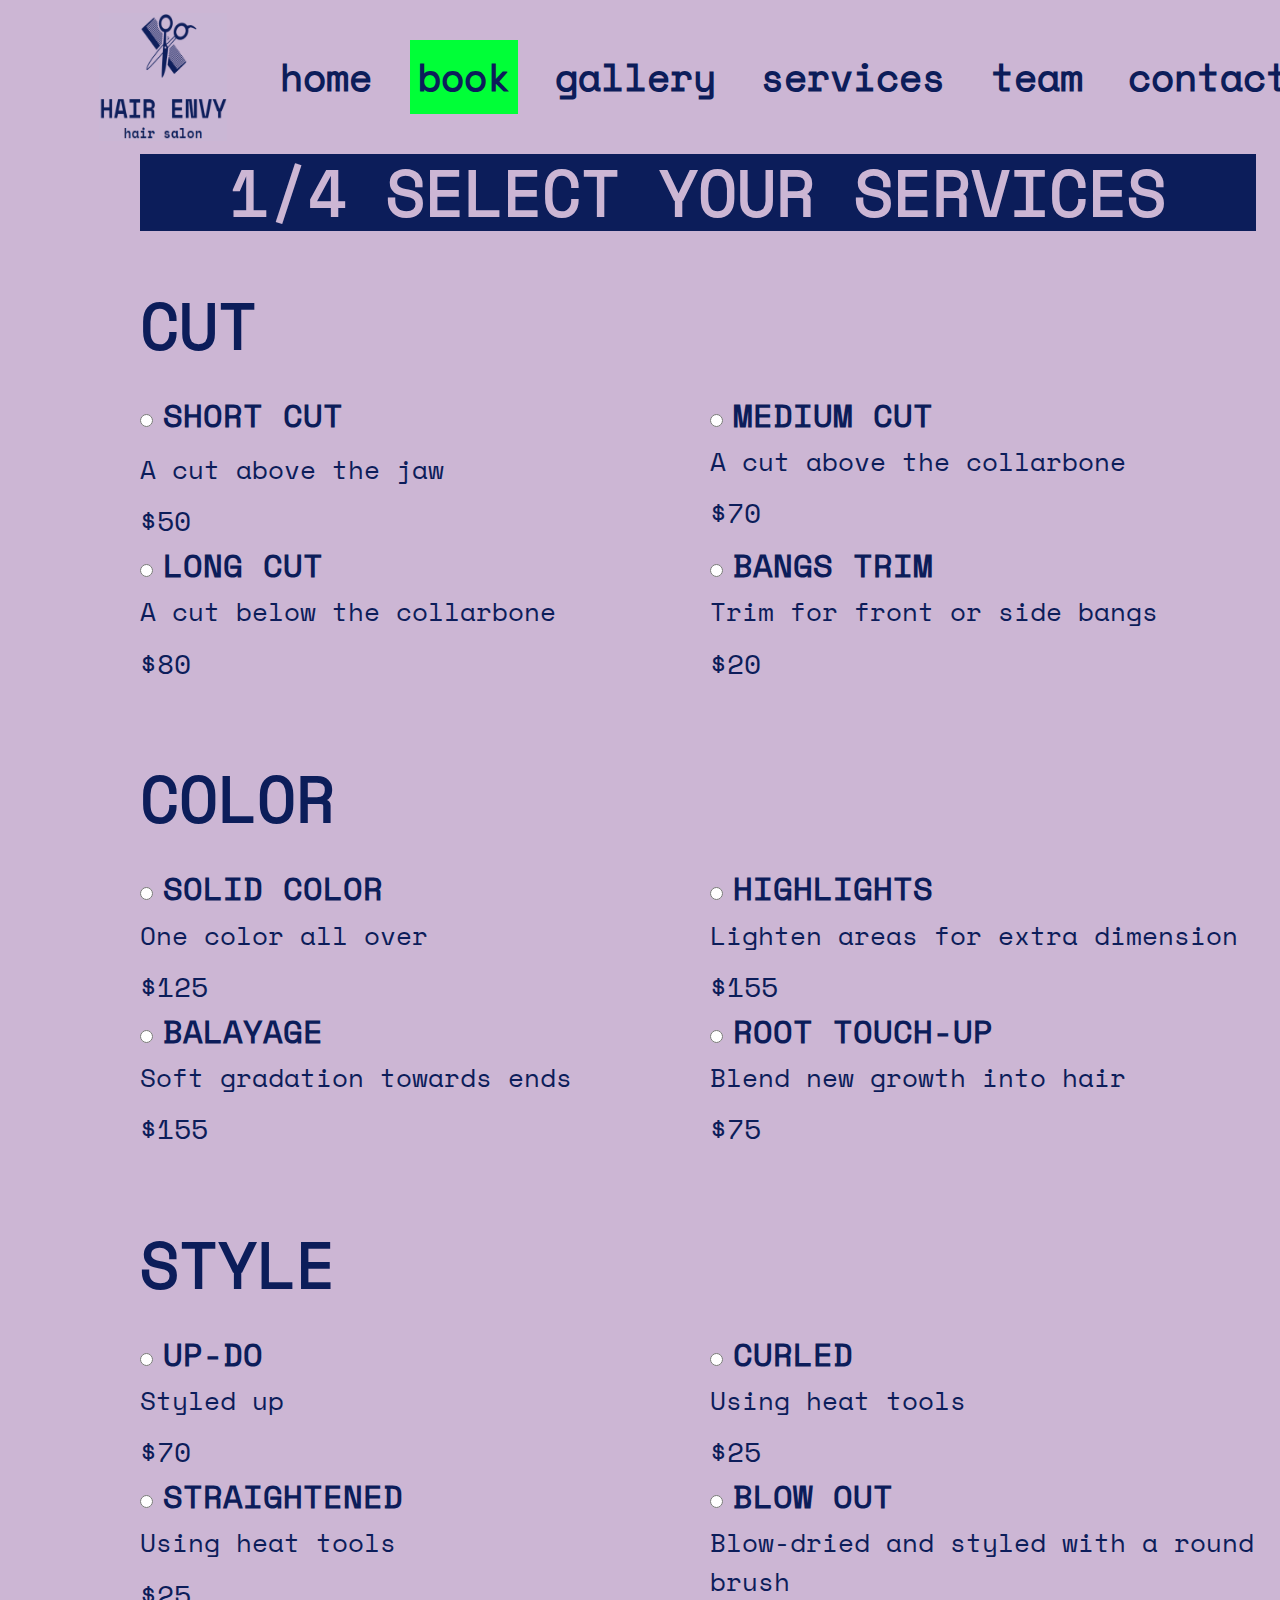
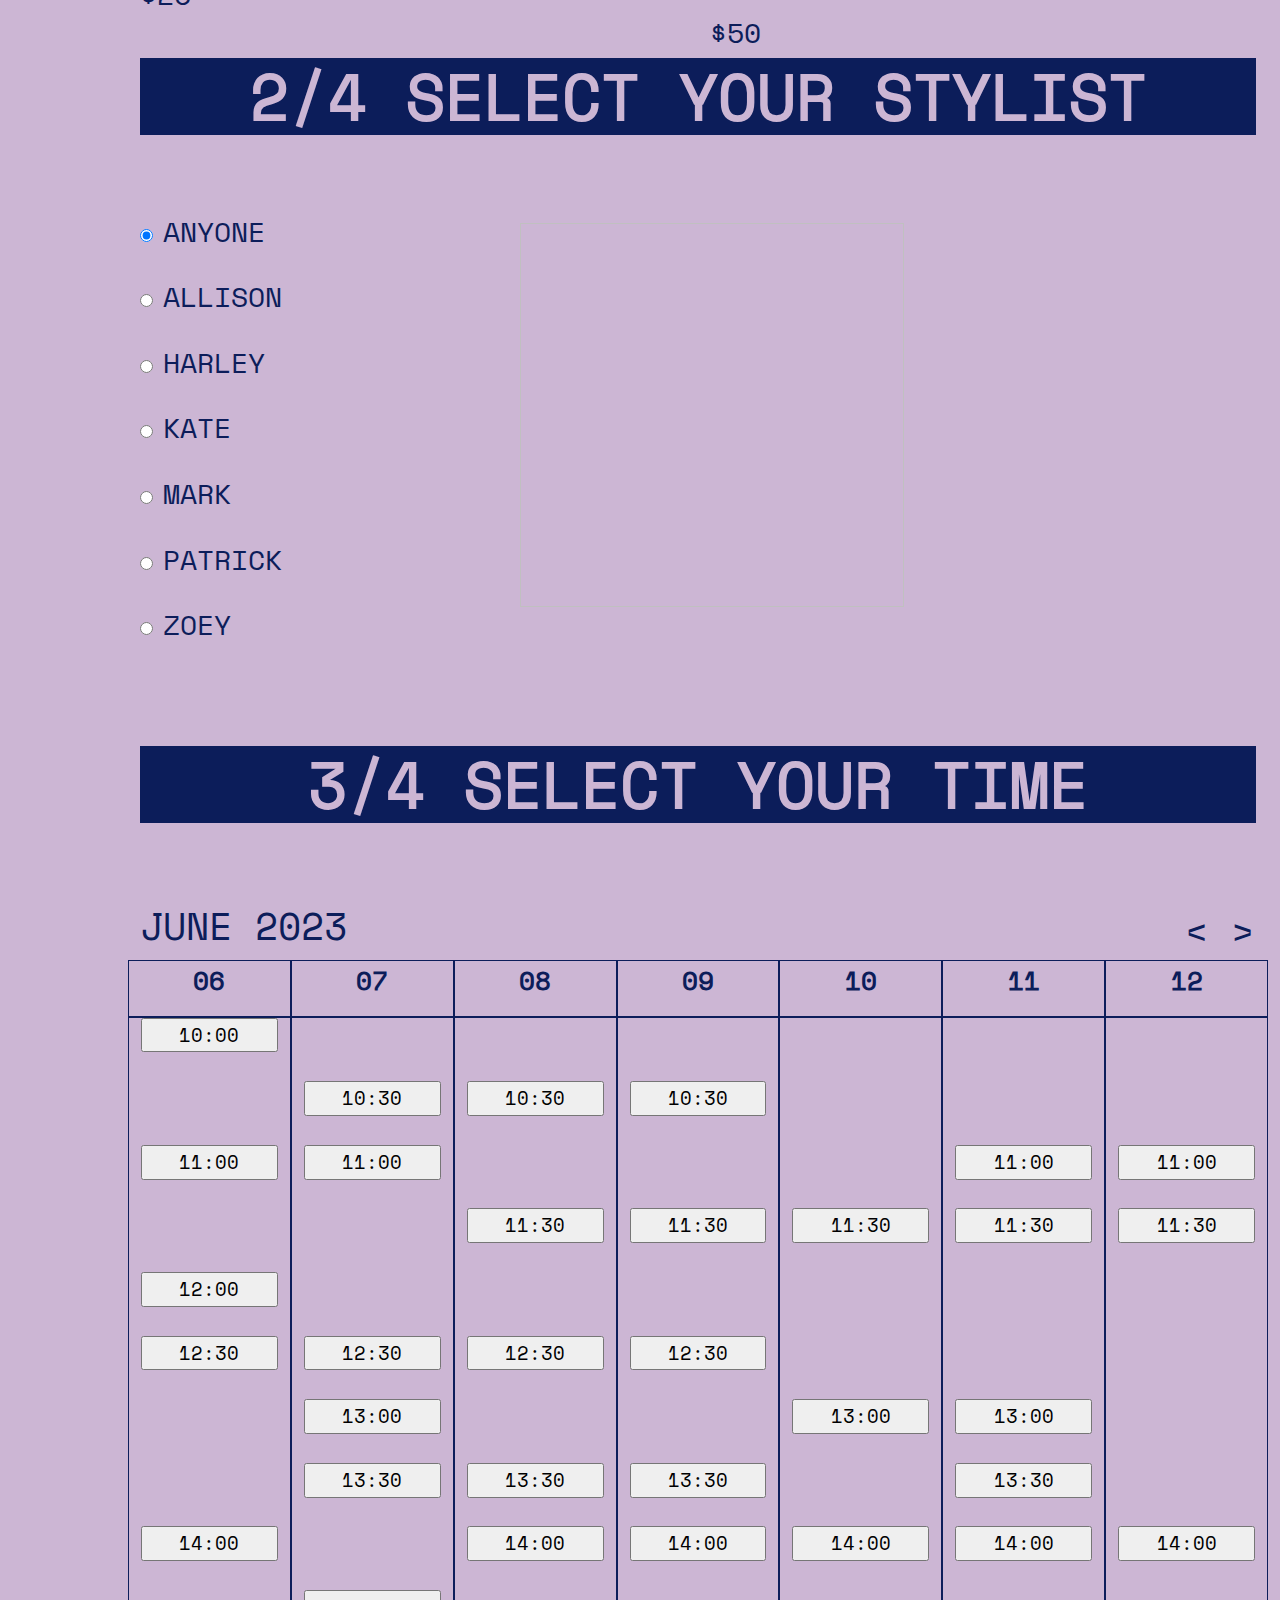
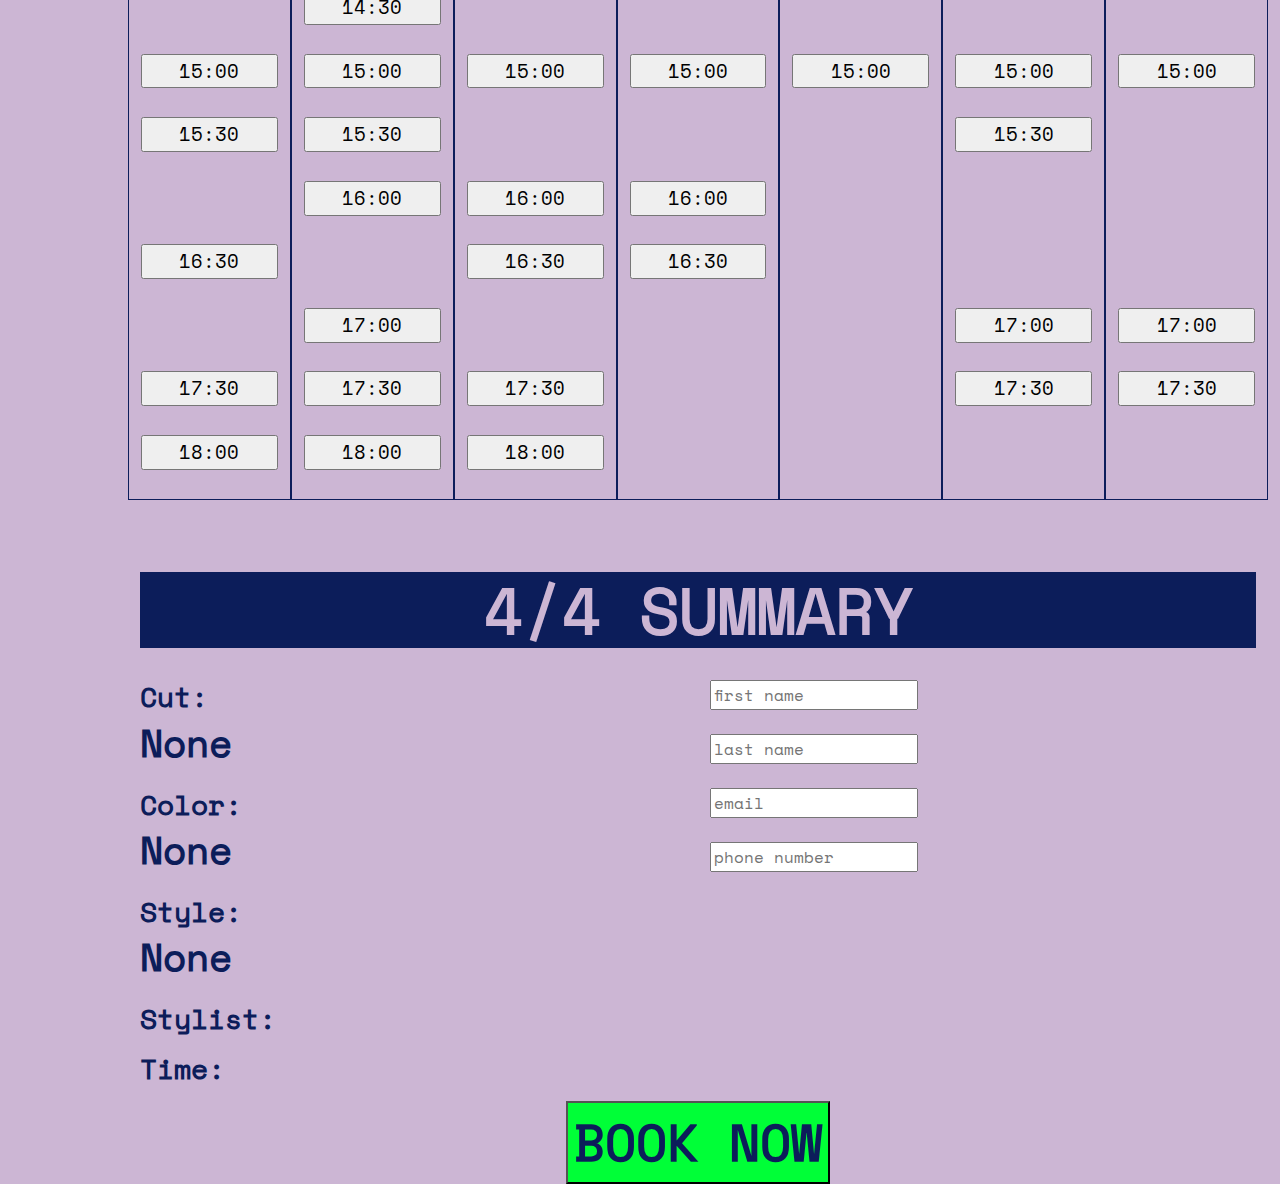
==== book.html @ 3a64e92b "finished website" ====
<!DOCTYPE html>
<html>
    <head>
        <meta charset="UTF-8">
        <meta http-equiv="X-UA_Compatible" content="IE=edge">
        <meta name="viewport" content="width=device-width, initial-scale =1.0">
        <link rel="stylesheet" href="bootstrap.min.css">
        <link rel="stylesheet" href="book_ss.css">
        <script src="https://code.jquery.com/jquery-3.6.0.min.js"></script>
        <script src="https://cdnjs.cloudflare.com/ajax/libs/popper.js/2.11.6/umd/popper.min.js"></script>
        <script src="https://maxcdn.bootstrapcdn.com/bootstrap/4.5.2/js/bootstrap.min.js"></script>
        <script src = "book.js"></script>
        
        
        <title>HAIR ENVY</title>

    </head>
    <body>
        <div class = "container">
        <div class="nav-container">  
        <nav id="navBar" class="navbar navbar-expand-lg navbar-custom">
            <a class="navbar-brand" href="#"><img id="logo" src="images/logo.png" alt=""></a>
                <ul class="navbar-nav">
                    <li class="nav-item active">
                        <a class="nav-link" href="index.html">home</a>
                    </li>
                    <li class="nav-item">
                        <a class="nav-link book-link" href="book.html">book</a>
                    </li>
                    <li class="nav-item">
                        <a class="nav-link" href="index.html#gallery">gallery</a>
                    </li>
                    <li class="nav-item">
                        <a class="nav-link" href="services.html">services</a>
                    </li>
                    <li class="nav-item">
                        <a class="nav-link" href="team.html">team</a>
                    </li>
                    <li class="nav-item">
                        <a class="nav-link" href="contact.html">contact</a>
                    </li>
                </ul>
        </nav>
    </div>  
          
            <h1 class="instructions">1/4 SELECT YOUR SERVICES</h1>
            <br><br>
            <h1 class="book cut">CUT</h1>
            <br>
            <div class="row">
              <div class="col-6">
                <input class="cut" name="cuts" type="radio" id="cut1">
                <label for="cut1"><h2 class = "bold">SHORT CUT</h2></label>
                  <h2 class="price"></h2>
                  <p class="service-desc">A cut above the jaw</p>
                  <h3>$50</h3>
              </div>
              <div class="col-6">
                <input class="cut" name="cuts" type="radio" id="cut2">
                <label for="cut2"><h2 class = "bold">MEDIUM CUT</h2></label>
                  <p>A cut above the collarbone</p>
                  <h3>$70</h3>
              </div>
              </div>
              <div class = "row">
              <div class="col-6">
                <input class="cut" name="cuts" type="radio" id="cut3">
                <label for="cut3"><h2 class = "bold">LONG CUT</h2></label>
                  <p>A cut below the collarbone</p>
                  <h3>$80</h3>
              </div>
              <div class="col-6">
                <input class = "cut" name = "cuts" type="radio" id = "cut4">
                <label for="cut4"><h2 class = "bold">BANGS TRIM</h2></label>
                    <p>Trim for front or side bangs</p>
                    <h3>$20</h3>
              </div>
            </div>

            <br><br><br>
         
            <h1 class="book color">COLOR</h1>
            <br>
            <div class="row">
              <div class="col-6">
                <input type="radio" class="color" name="colors" id="color1">
                <label for="color1"><h2 class="bold">SOLID COLOR</h2></label>
                <p>One color all over</p>
                <h3>$125</h3>
              </div>
              <div class="col-6">
                <input type="radio" class="color" name="colors" id="color2">
                <label for="color2"><h2 class="bold">HIGHLIGHTS</h2></label>
                <p>Lighten areas for extra dimension</p>
                <h3>$155</h3>
              </div>
            </div>
            <div class="row">
              <div class="col-6">
                <input type="radio" class="color" name="colors" id="color3">
                <label for="color3">
                  <h2 class="bold">BALAYAGE</h2>
                </label>
                <p>Soft gradation towards ends</p>
                <h3>$155</h3>
              </div>
              <div class="col-6">
                <input type="radio" class="color" name="colors" id="color4">
                <label for="color4">
                  <h2 class="bold">ROOT TOUCH-UP</h2>
                </label>
                <p>Blend new growth into hair</p>
                <h3>$75</h3>
              </div>
            </div>
            

            <br><br><br>
            <h1 class="book style">STYLE</h1>
            <br>
            <div class="row">
              <div class="col-6">
                <input type="radio" class="style" name="style" id="style1">
                <label for="style1">
                  <h2 class="bold">UP-DO</h2>
                </label>
                <p>Styled up</p>
                <h3>$70</h3>
              </div>
              <div class="col-6">
                <input type="radio" class="style" name="style" id="style2">
                <label for="style2">
                  <h2 class="bold">CURLED</h2>
                </label>
                <p>Using heat tools</p>
                <h3>$25</h3>
              </div>
            </div>
            <div class="row">
              <div class="col-6">
                <input type="radio" class="style" name="style" id="style3">
                <label for="style3">
                  <h2 class="bold">STRAIGHTENED</h2>
                </label>
                <p>Using heat tools</p>
                <h3>$25</h3>
              </div>
              <div class="col-6">
                <input type="radio" class="style" name="style" id="style4">
                <label for="style4">
                  <h2 class="bold">BLOW OUT</h2>
                </label>
                <p>Blow-dried and styled with a round brush</p>
                <h3>$50</h3>
              </div>
            </div>
        
        <div class = "invert-colors">
        <h1 class="instructions">2/4 SELECT YOUR STYLIST</h1>
        <br><br><br>
    
            <div class = "row">
                <div class="col-4">
                    <input type="radio" id="anyone" class="stylist-select" name="stylist-select" checked>
                    <label for="anyone">
                      <h3>ANYONE</h3>
                    </label>
                    <br><br>
                  
                    <input type="radio" id="allison" class="stylist-select" name="stylist-select">
                    <label for="allison">
                      <h3>ALLISON</h3>
                    </label>
                    <br><br>
                    
                    <input type="radio" id="harley" class="stylist-select" name="stylist-select">
                    <label for="harley">
                      <h3>HARLEY</h3>
                    </label>
                    <br><br>
                    
                    <input type="radio" id="kate" class="stylist-select" name="stylist-select">
                    <label for="kate">
                      <h3>KATE</h3>
                    </label>
                    <br><br>
                    
                    <input type="radio" id="mark" class="stylist-select" name="stylist-select">
                    <label for="mark">
                      <h3>MARK</h3>
                    </label>
                    <br><br>
                    
                    <input type="radio" id="patrick" class="stylist-select" name="stylist-select">
                    <label for="patrick">
                      <h3>PATRICK</h3>
                    </label>
                    <br><br>
                  
                    <input type="radio" id="zoey" class="stylist-select" name="stylist-select">
                    <label for="zoey">
                      <h3>ZOEY</h3>
                    </label>
                    <br><br>
                  </div>
                  
            
                  <div class="col-8">
                <h3 class = "bold" id="stylist-name"></h3>
                <div class="image-container">
                    <img class ="profile-pic" id = "profile-pic">
                    <br>
                  </div>
                <p class = "stylist-desc-book" id="bio"></p>
        </div>
        </div>
    </div>


        <br><br><br>

        <h1 class="instructions">3/4 SELECT YOUR TIME</h1>
        <br><br><br>
        <div class = "row">
            <div class="col-11">
                <h3 class = "month-year">JUNE 2023</h3>
            </div>
            <div class = "col-1 month-year">< ></div>
        </div>
        <div class = "row day-time">
            <div class = "col-1 day"><p>06</p></div>
            <div class = "col-1 day"><p>07</p></div>
            <div class = "col-1 day"><p>08</p></div>
            <div class = "col-1 day"><p>09</p></div>
            <div class = "col-1 day"><p>10</p></div>
            <div class = "col-1 day"><p>11</p></div>
            <div class = "col-1 day"><p>12</p></div>
        </div>
        <div class = "row day-time">
            <div class="col-1 day day1">
                <input type="button" class="time-buttons" value="10:00"><br><br>
                <input type="button" class="time-buttons na-date" value="10:30"><br><br>
                <input type="button" class="time-buttons" value="11:00"><br><br>
                <input type="button" class="time-buttons na-date" value="11:30"><br><br>
                <input type="button" class="time-buttons" value="12:00"><br><br>
                <input type="button" class="time-buttons" value="12:30"><br><br>
                <input type="button" class="time-buttons na-date" value="13:00"><br><br>
                <input type="button" class="time-buttons na-date" value="13:30"><br><br>
                <input type="button" class="time-buttons" value="14:00"><br><br>
                <input type="button" class="time-buttons na-date" value="14:30"><br><br>
                <input type="button" class="time-buttons" value="15:00"><br><br>
                <input type="button" class="time-buttons" value="15:30"><br><br>
                <input type="button" class="time-buttons na-date" value="16:00"><br><br>
                <input type="button" class="time-buttons" value="16:30"><br><br>
                <input type="button" class="time-buttons na-date" value="17:00"><br><br>
                <input type="button" class="time-buttons" value="17:30"><br><br>
                <input type="button" class="time-buttons" value="18:00"><br><br>
            </div>
            
            <div class="col-1 day day2">
                <input type="button" class="na-date time-buttons" value="10:00"><br><br>
                <input type="button" class="time-buttons" value="10:30"><br><br>
                <input type="button" class="time-buttons" value="11:00"><br><br>
                <input type="button" class="na-date time-buttons" value="11:30"><br><br>
                <input type="button" class="na-date time-buttons" value="12:00"><br><br>
                <input type="button" class="time-buttons" value="12:30"><br><br>
                <input type="button" class="time-buttons" value="13:00"><br><br>
                <input type="button" class="time-buttons" value="13:30"><br><br>
                <input type="button" class="na-date time-buttons" value="14:00"><br><br>
                <input type="button" class="time-buttons" value="14:30"><br><br>
                <input type="button" class="time-buttons" value="15:00"><br><br>
                <input type="button" class="time-buttons" value="15:30"><br><br>
                <input type="button" class="time-buttons" value="16:00"><br><br>
                <input type="button" class="na-date time-buttons" value="16:30"><br><br>
                <input type="button" class="time-buttons" value="17:00"><br><br>
                <input type="button" class="time-buttons" value="17:30"><br><br>
                <input type="button" class="time-buttons" value="18:00"><br><br>
            </div>
            
            
            <div class="col-1 day day3">
                <input type="button" class="na-date time-buttons" value="10:00"><br><br>
                <input type="button" class="time-buttons" value="10:30"><br><br>
                <input type="button" class="na-date time-buttons" value="11:00"><br><br>
                <input type="button" class="time-buttons" value="11:30"><br><br>
                <input type="button" class="na-date time-buttons" value="12:00"><br><br>
                <input type="button" class="time-buttons" value="12:30"><br><br>
                <input type="button" class="na-date time-buttons" value="13:00"><br><br>
                <input type="button" class="time-buttons" value="13:30"><br><br>
                <input type="button" class="time-buttons" value="14:00"><br><br>
                <input type="button" class="na-date time-buttons" value="14:30"><br><br>
                <input type="button" class="time-buttons" value="15:00"><br><br>
                <input type="button" class="na-date time-buttons" value="15:30"><br><br>
                <input type="button" class="time-buttons" value="16:00"><br><br>
                <input type="button" class="time-buttons" value="16:30"><br><br>
                <input type="button" class="na-date time-buttons" value="17:00"><br><br>
                <input type="button" class="time-buttons" value="17:30"><br><br>
                <input type="button" class="time-buttons" value="18:00"><br><br>
            </div>
            
            <div class="col-1 day day4">
                <input type="button" class="na-date time-buttons" value="10:00"><br><br>
                <input type="button" class="time-buttons" value="10:30"><br><br>
                <input type="button" class="na-date time-buttons" value="11:00"><br><br>
                <input type="button" class="time-buttons" value="11:30"><br><br>
                <input type="button" class="na-date time-buttons" value="12:00"><br><br>
                <input type="button" class="time-buttons" value="12:30"><br><br>
                <input type="button" class="na-date time-buttons" value="13:00"><br><br>
                <input type="button" class="time-buttons" value="13:30"><br><br>
                <input type="button" class="time-buttons" value="14:00"><br><br>
                <input type="button" class="na-date time-buttons" value="14:30"><br><br>
                <input type="button" class="time-buttons" value="15:00"><br><br>
                <input type="button" class="na-date time-buttons" value="15:30"><br><br>
                <input type="button" class="time-buttons" value="16:00"><br><br>
                <input type="button" class="time-buttons" value="16:30"><br><br>
                <input type="button" class="na-date time-buttons" value="17:00"><br><br>
                <input type="button" class="na-date time-buttons" value="17:30"><br><br>
                <input type="button" class="na-date time-buttons" value="18:00"><br><br>
            </div>
            
            
            <div class="col-1 day day5">
                <input type="button" class="na-date time-buttons" value="10:00"><br><br>
                <input type="button" class="na-date time-buttons" value="10:30"><br><br>
                <input type="button" class="na-date time-buttons" value="11:00"><br><br>
                <input type="button" class="time-buttons" value="11:30"><br><br>
                <input type="button" class="na-date time-buttons" value="12:00"><br><br>
                <input type="button" class="na-date time-buttons" value="12:30"><br><br>
                <input type="button" class="time-buttons" value="13:00"><br><br>
                <input type="button" class="na-date time-buttons" value="13:30"><br><br>
                <input type="button" class="time-buttons" value="14:00"><br><br>
                <input type="button" class="na-date time-buttons" value="14:30"><br><br>
                <input type="button" class="time-buttons" value="15:00"><br><br>
                <input type="button" class="na-date time-buttons" value="15:30"><br><br>
                <input type="button" class="na-date time-buttons" value="16:00"><br><br>
                <input type="button" class="na-date time-buttons" value="16:30"><br><br>
                <input type="button" class="na-date time-buttons" value="17:00"><br><br>
                <input type="button" class="na-date time-buttons" value="17:30"><br><br>
                <input type="button" class="na-date time-buttons" value="18:00"><br><br>
            </div>

            <div class="col-1 day day6">
                <input type="button" class="na-date time-buttons" value="10:00"><br><br>
                <input type="button" class="na-date time-buttons" value="10:30"><br><br>
                <input type="button" class="time-buttons" value="11:00"><br><br>
                <input type="button" class="time-buttons" value="11:30"><br><br>
                <input type="button" class="na-date time-buttons" value="12:00"><br><br>
                <input type="button" class="na-date time-buttons" value="12:30"><br><br>
                <input type="button" class="time-buttons" value="13:00"><br><br>
                <input type="button" class="time-buttons" value="13:30"><br><br>
                <input type="button" class="time-buttons" value="14:00"><br><br>
                <input type="button" class="na-date time-buttons" value="14:30"><br><br>
                <input type="button" class="time-buttons" value="15:00"><br><br>
                <input type="button" class="time-buttons" value="15:30"><br><br>
                <input type="button" class="na-date time-buttons" value="16:00"><br><br>
                <input type="button" class="na-date time-buttons" value="16:30"><br><br>
                <input type="button" class="time-buttons" value="17:00"><br><br>
                <input type="button" class="time-buttons" value="17:30"><br><br>
                <input type="button" class="na-date time-buttons" value="18:00"><br><br>
            </div>
            
            <div class="col-1 day day7">
                <input type="button" class="na-date time-buttons" value="10:00"><br><br>
                <input type="button" class="na-date time-buttons" value="10:30"><br><br>
                <input type="button" class="time-buttons" value="11:00"><br><br>
                <input type="button" class="time-buttons" value="11:30"><br><br>
                <input type="button" class="na-date time-buttons" value="12:00"><br><br>
                <input type="button" class="na-date time-buttons" value="12:30"><br><br>
                <input type="button" class="na-date time-buttons" value="13:00"><br><br>
                <input type="button" class="na-date time-buttons" value="13:30"><br><br>
                <input type="button" class="time-buttons" value="14:00"><br><br>
                <input type="button" class="na-date time-buttons" value="14:30"><br><br>
                <input type="button" class="time-buttons" value="15:00"><br><br>
                <input type="button" class="na-date time-buttons" value="15:30"><br><br>
                <input type="button" class="na-date time-buttons" value="16:00"><br><br>
                <input type="button" class="na-date time-buttons" value="16:30"><br><br>
                <input type="button" class="time-buttons" value="17:00"><br><br>
                <input type="button" class="time-buttons" value="17:30"><br><br>
                <input type="button" class="na-date time-buttons" value="18:00"><br><br>
            </div>            
        </div>
        <br><br><br>

        <div class="invert-colors">
        <h1 class = "instructions">4/4 SUMMARY</h1><br>
        <div class = "row summary-info">
            <div class="col-6 no-border">
                <h3 class = "inline bold">Cut: </h3>
                <p class="selected-services" id="summary-cut">None</p>
                <h3 class = "inline bold">Color: </h3>
                <p class="selected-services" id="summary-color">None</p>
                <h3 class = "inline bold">Style: </h3>
                <p class="selected-services" id="summary-style">None</p>
                
                <h3 class = "inline bold">Stylist: </h3>
                <p class="selected-stylist" id="summary-stylist"></p>
                <h3 class = "inline bold">Time: </h3>
                <p class="selected-services" id="summary-time"></p>
            </div>
            <div class="col-6 customer-info">
             
                <input type="text" id = "firstname" placeholder="first name">
                <br><br>
                <input type="text" id = "lastname" placeholder="last name">
                <br><br>
                <input type="email" id = "email" placeholder="email">
                <br><br>
                <input type="number" id = "phone-number" placeholder="phone number">
                 <br><br>
            </div>
        </div>

    <div class = "center">
        <input type="submit" id="book-button" value="BOOK NOW">
    </div>
    <div id="modal" class="modal">
        <div class="modal-content">
          <p><span id="allset"  class = "modal-heading" ></span></p>
          <p><span class="modal-heading">Name:</span> <span id="name"></span></p>
          <p><span class="modal-heading">Email:</span> <span id="email"></span></p>
          <p><span class="modal-heading">Phone:</span> <span id="phone"></span></p>
          <p><span class="modal-heading">Cut:</span> <span id="cut"></span></p>
          <p><span class="modal-heading">Color:</span> <span id="color"></span></p>
          <p><span class="modal-heading">Style:</span> <span id="style"></span></p>
          <p><span class="modal-heading">Time:</span> <span id="time"></span></p>
          <p><span class="modal-heading">Stylist:</span> <span id="stylist"></span></p>
          <p><span class = "modal-heading" id="seeyou"></span></p>
          <span class="close">&times;</span>
        </div>
      </div>
      

</div>
</body>
</html>
---- book_ss.css ----
@font-face {
    font-family: "SpaceMono";
    src: url("fonts/Space_Mono/SpaceMono-Regular.ttf");
   
  }

      body {
        color:#0C1D5A;
        font-family: "SpaceMono";
        margin: 0;
        padding: 0;
        background-color:#CCB6D4;  /* Set the background color of the body */
     
    }
    
    .container{
        margin-right: 10%;
        margin-left:10%;
    }  
    
    #logo{
      margin: 0;
      height: 10vw;
      width:10vw;
    }

   .nav-link{
      color:#0C1D5A;
      font-size:3vw;
      margin-left:2.3vw;
      font-weight: bold;

  }

  .nav-link.book-link{
      background-color: #00ff37;
  }


  .navbar-custom .navbar-nav .nav-link:hover {
    background-color: #0C1D5A;
    color: #CCB6D4;
  }

  .navbar-custom {
    display: flex;
    justify-content: center;
}

.navbar-nav {
  flex-direction: row;
}


.nav-link {
  white-space: nowrap; /* Prevent text from wrapping to a new line */
}

         
  .instructions{
        text-align: center;
        font-weight:bolder;
        font-size: 5vw;
        color:#CCB6D4;
        background-color: #0C1D5A;
    
    }

    .book{

        font-weight:bolder;
        font-size: 5vw;

    }

    .bold{
      font-weight: bold;
    }

    .profile-pic{
      width: 30vw;
      height:30vw;
    }


      
    .na-date{
      visibility: hidden;
      pointer-events: none;
    }

    .day{
      flex-basis: calc(100% / 7);
      text-align: center;
      font-size: 1.5vw;
 
      font-weight: bolder;
    }

    .day-time{
      display: flex;
      justify-content: space-between;
    }

    .time-buttons{
      width: 100%;
      font-size: 1.5vw;

    }

    .month-year{
  
      font-size: 3vw;
    }

  .inline{
      display: inline;
  }

  .col-6 img{
    width: 100%;
    height: auto;
    overflow: hidden;
  }

  .center{
    display: flex;
    justify-content: center;
  }

  #book-button{
    background-color: #00ff37;
    color: #0C1D5A;
    font-size: 4vw;
    font-weight: bold;
    text-align: center;
  }

  .selected{
    background-color:#0C1D5A;
    color:#CCB6D4;
  }

  .col-1.day {
    border: 0.1vw solid #0C1D5A;
  }

  .modal {
    display: none;
    position: fixed;
    z-index: 9999;
    top: 0;
    left: 0;
    width: 100%;
    height: 100%;
    background-color: rgba(0, 0, 0, 0.5);  }
  
  .modal-content {
    background-color:white;
    margin: 10% auto;
    padding: 20px;
    width: 60%;
    box-shadow: 0 4px 8px rgba(0, 0, 0, 0.2);
  }
  
  .close {
    float: right;
    cursor: pointer;
  }
  
  .close:hover {
    color: red;
  }

  .modal-text {
    margin: 0;
    font-weight: bold;
  }
  
  .modal-text span {
    display: block;
  }

  .modal-heading{
    font-weight: bold;
  }

  p{
    font-size: 2vw;
    }

    .stylist-desc-book {
      word-wrap: break-word;
    }

  .inline{
    display:inline;
  }

  .selected-services{
    font-size: 3vw;
    font-weight: bold;
  }
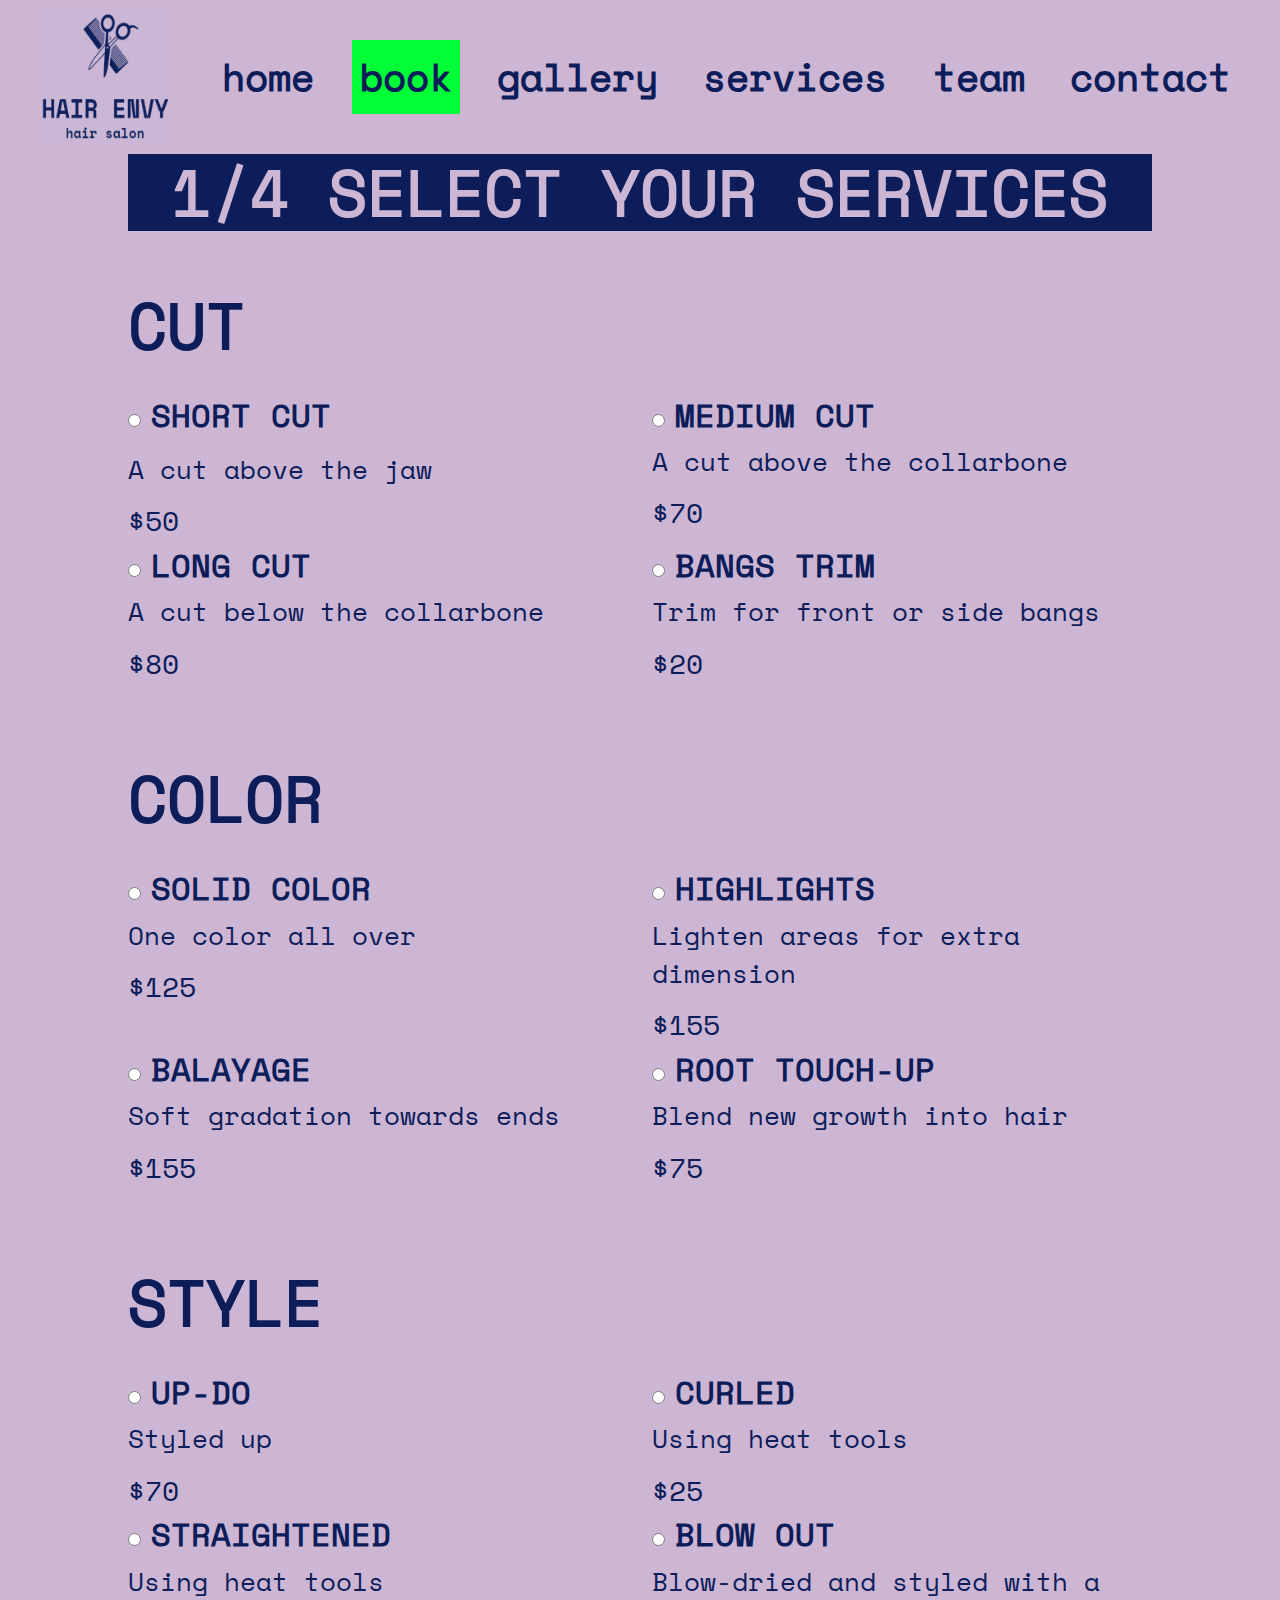
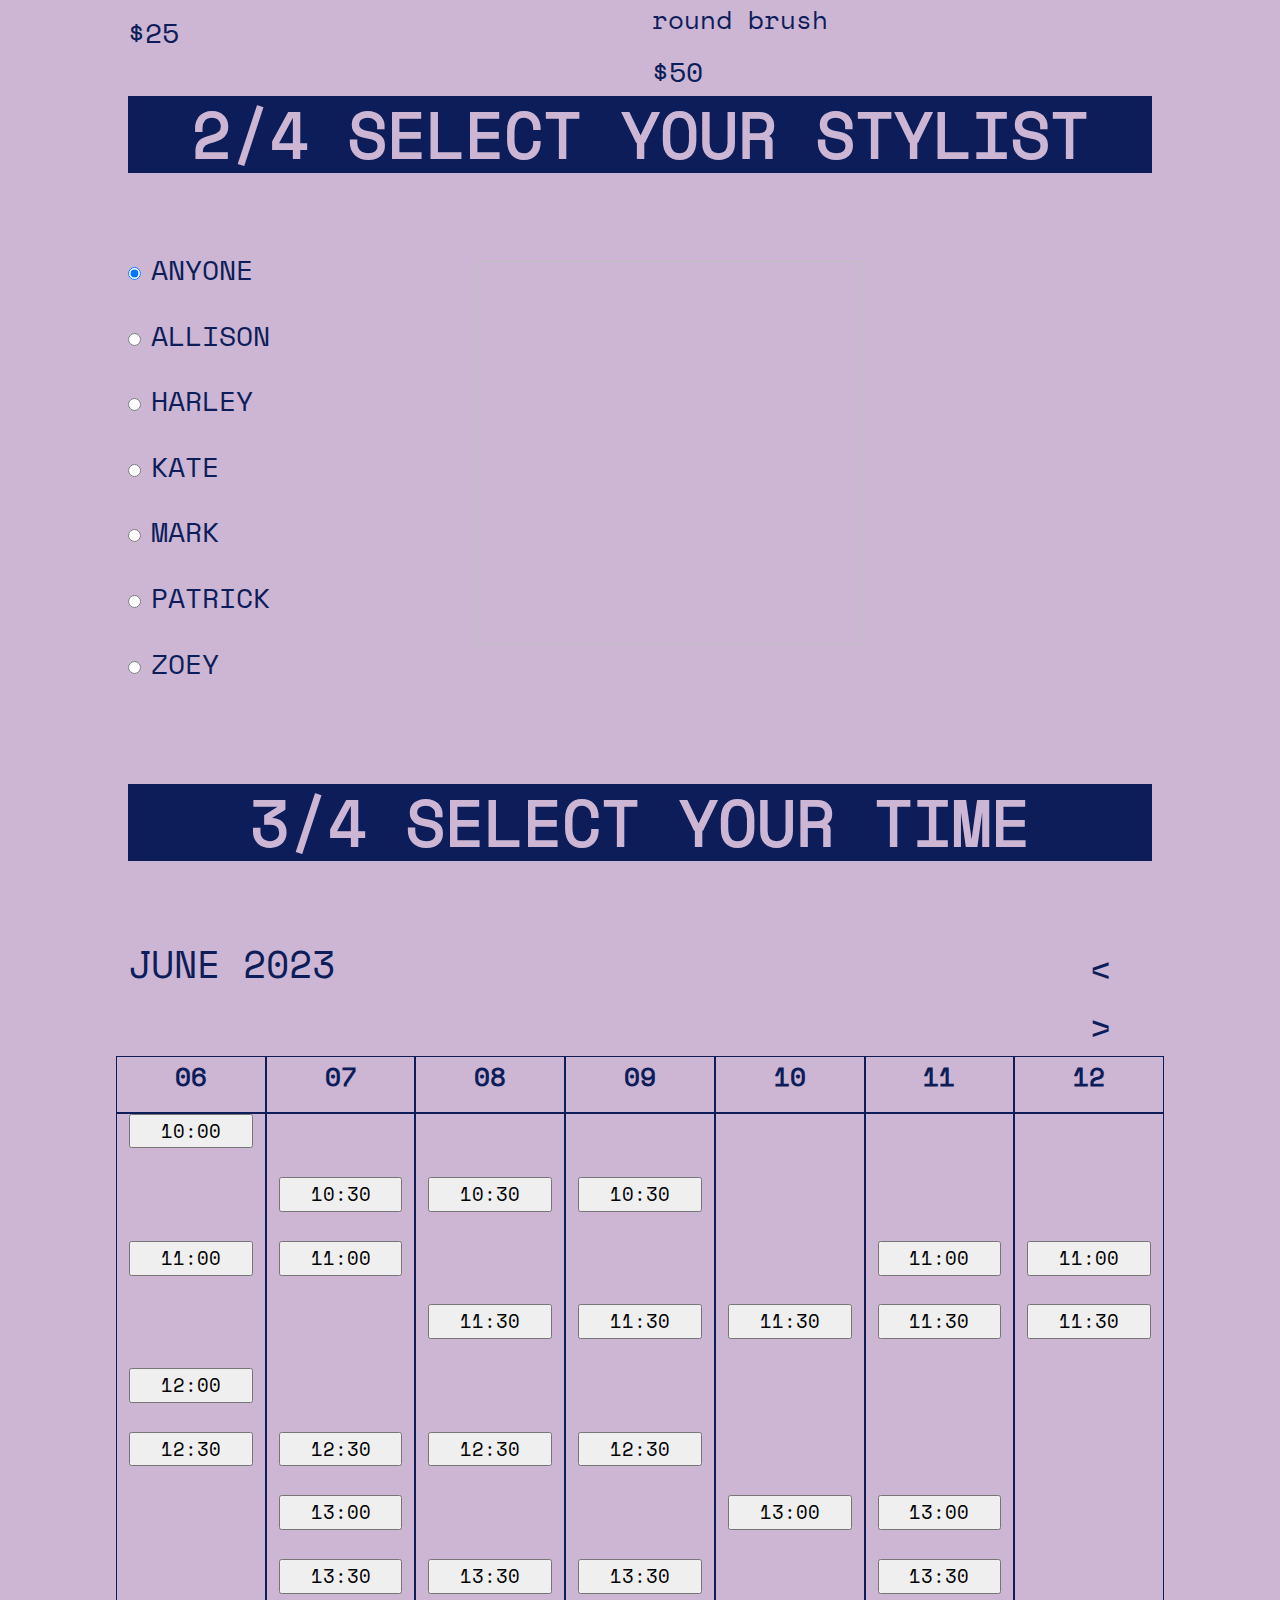
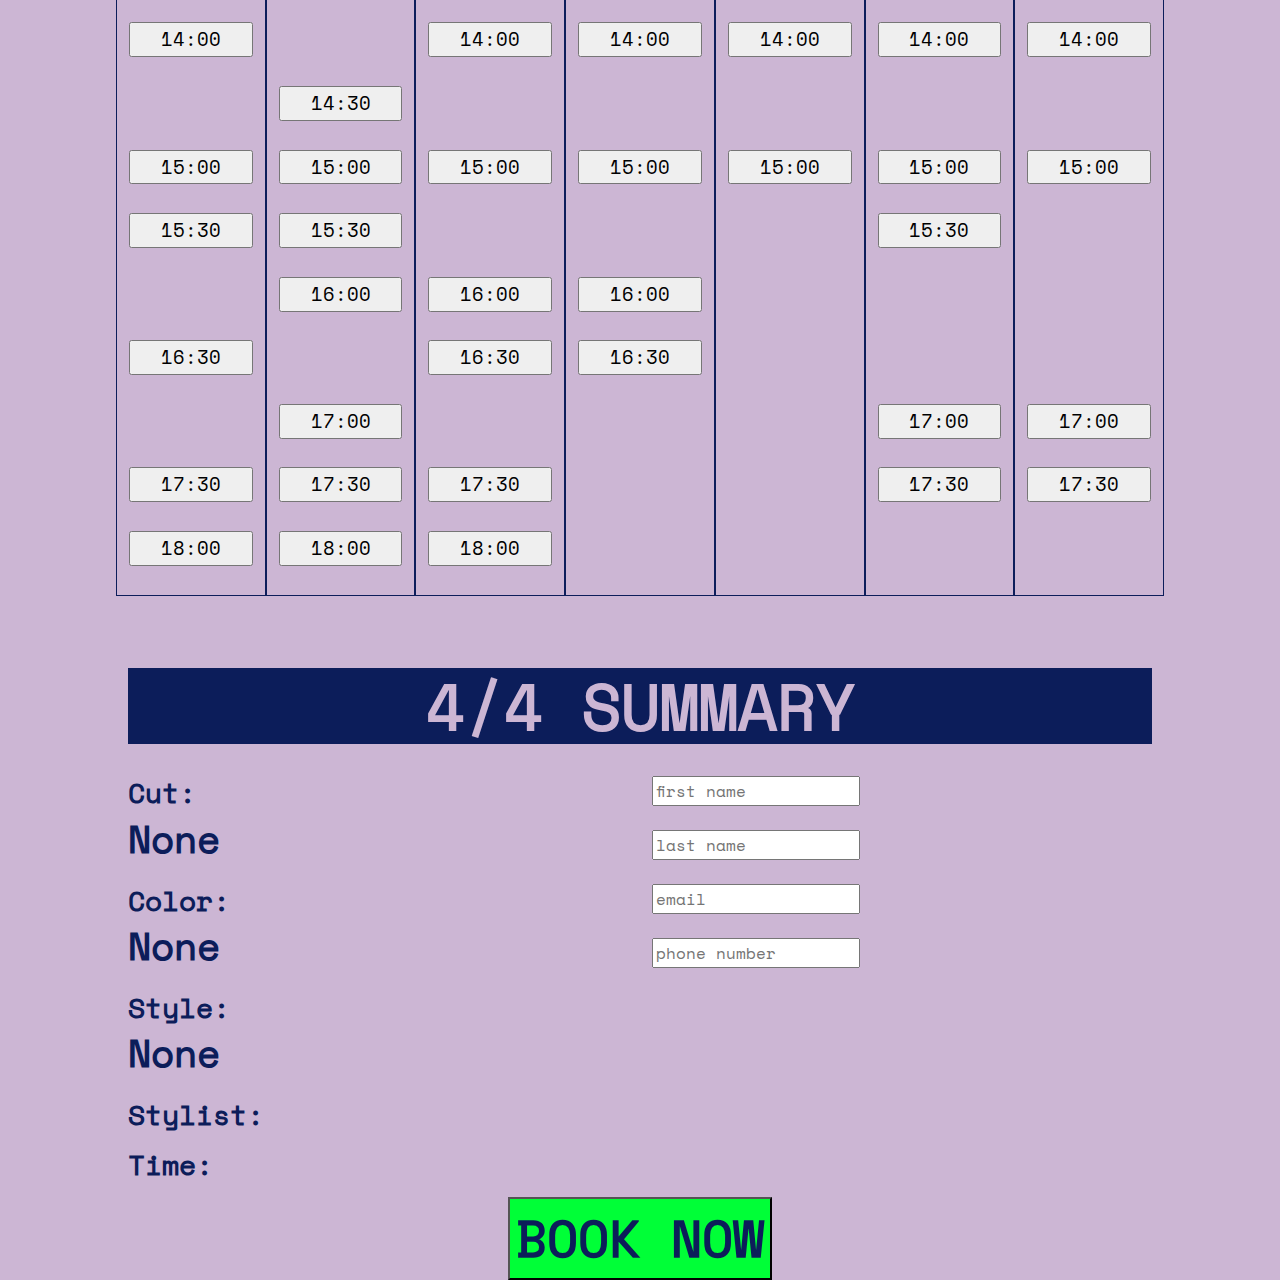
==== commit ec1df078: "fine tuning" ====
--- a/book.html
+++ b/book.html
@@ -16,7 +16,6 @@
 
     </head>
     <body>
-        <div class = "container">
         <div class="nav-container">  
         <nav id="navBar" class="navbar navbar-expand-lg navbar-custom">
             <a class="navbar-brand" href="#"><img id="logo" src="images/logo.png" alt=""></a>
@@ -42,7 +41,7 @@
                 </ul>
         </nav>
     </div>  
-          
+    <div class = "book-container">
             <h1 class="instructions">1/4 SELECT YOUR SERVICES</h1>
             <br><br>
             <h1 class="book cut">CUT</h1>
--- a/book_ss.css
+++ b/book_ss.css
@@ -13,7 +13,7 @@
      
     }
     
-    .container{
+    .book-container{
         margin-right: 10%;
         margin-left:10%;
     }  
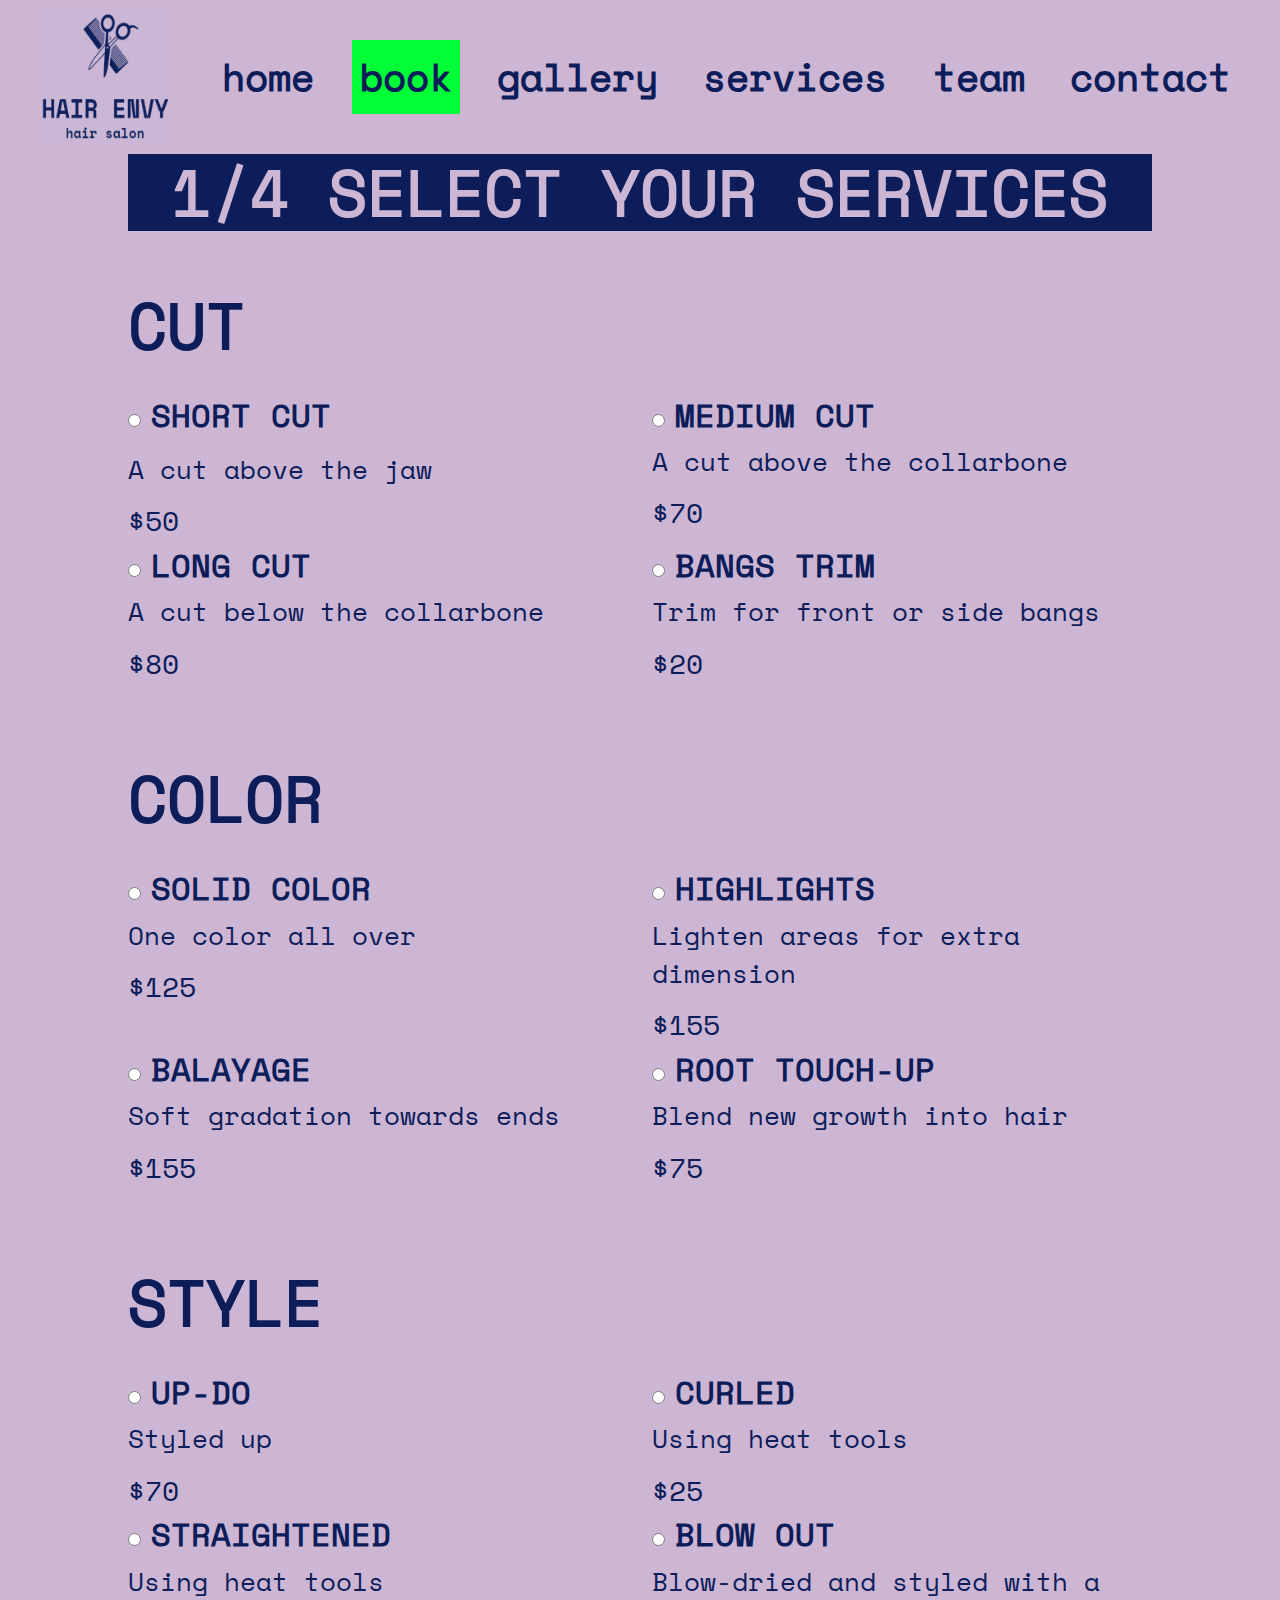
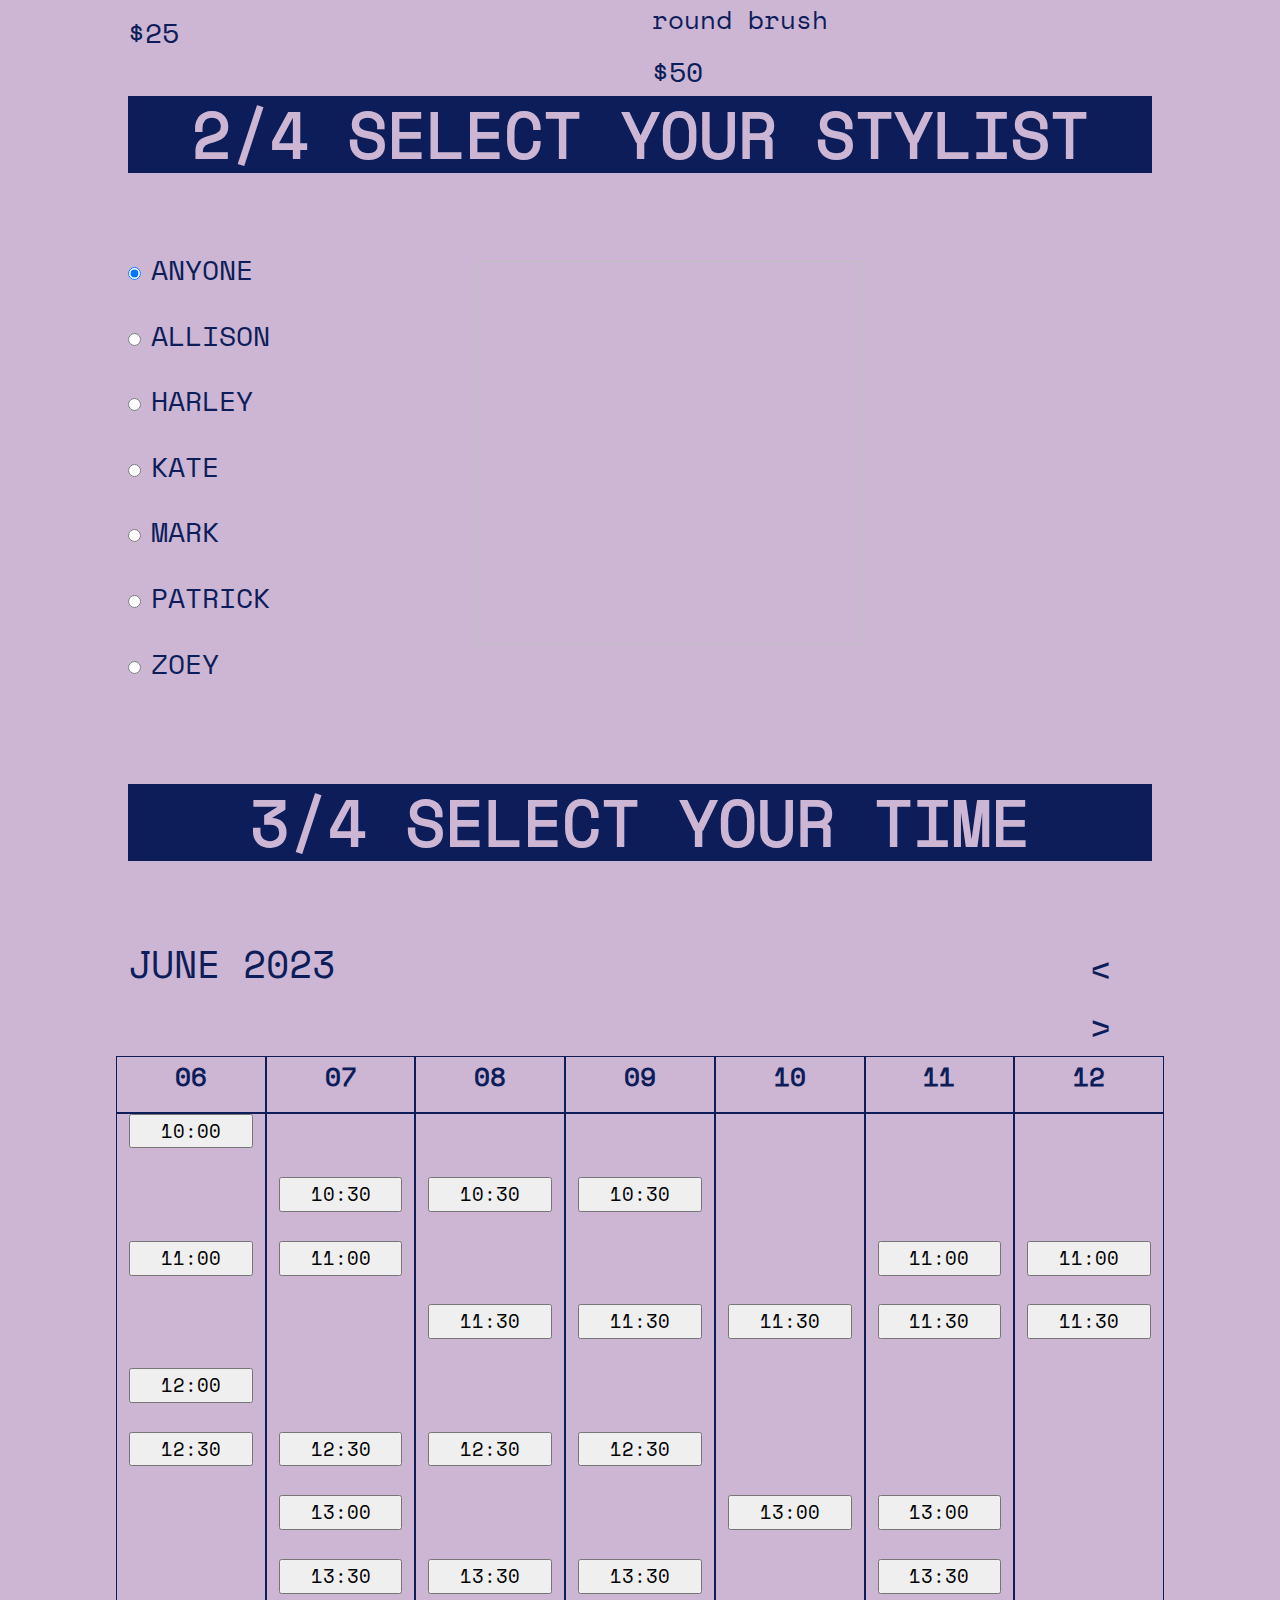
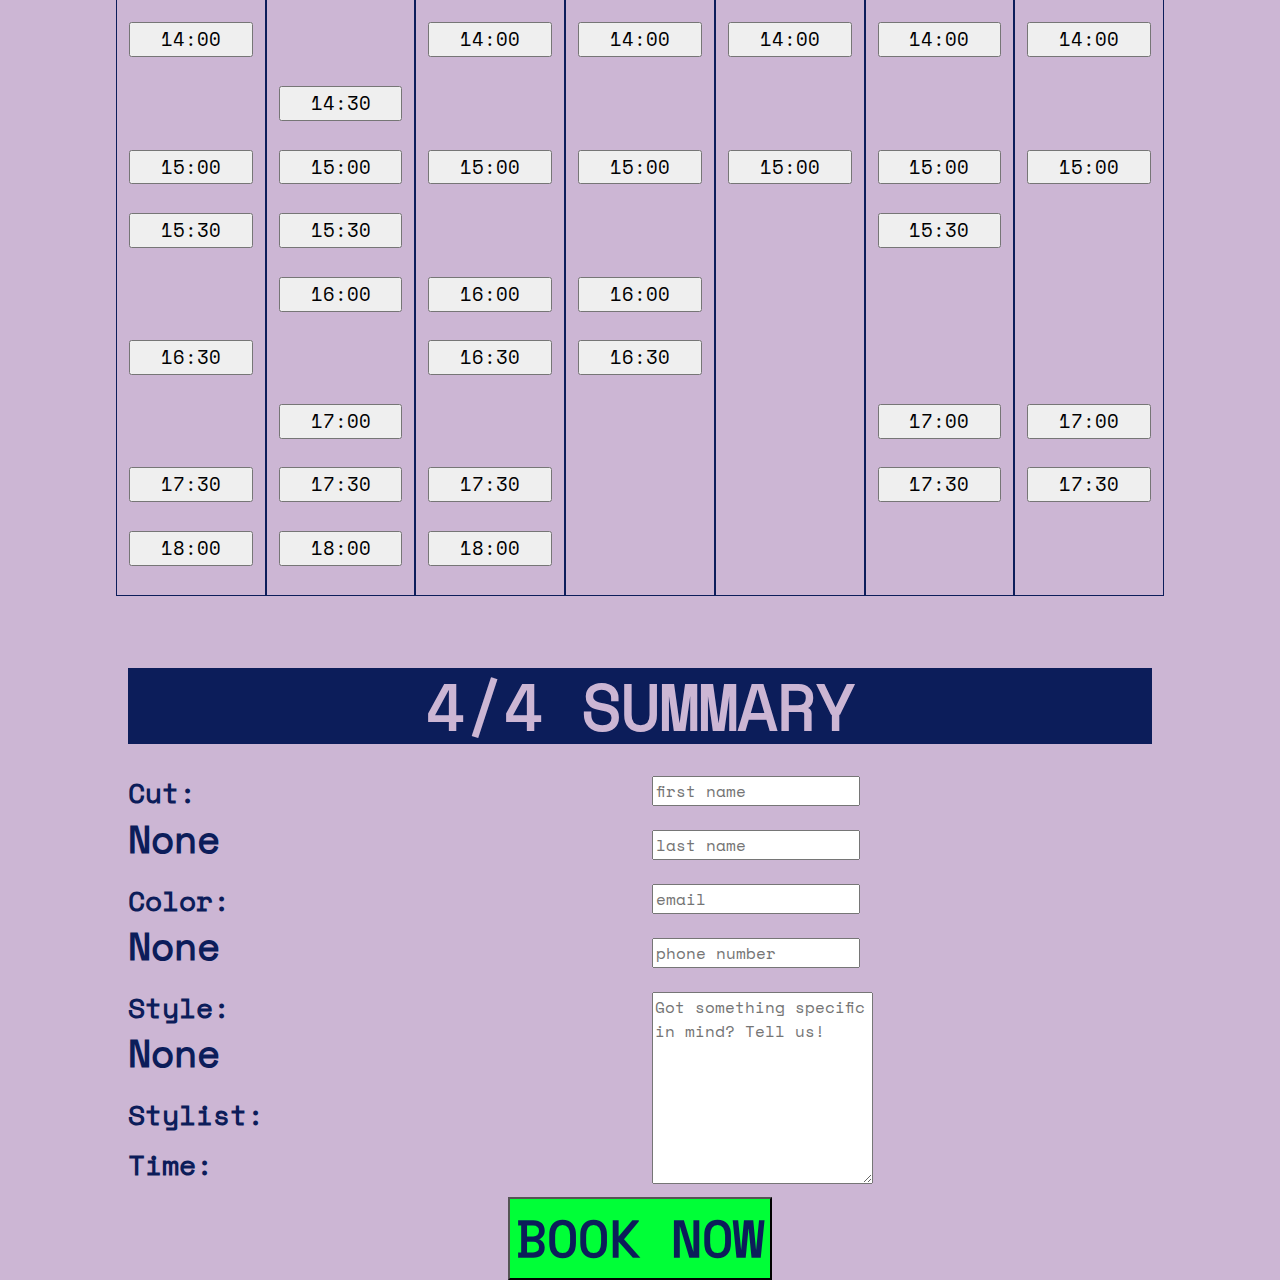
==== commit e245c903: "added text area to book" ====
--- a/book.html
+++ b/book.html
@@ -406,6 +406,7 @@
                 <br><br>
                 <input type="number" id = "phone-number" placeholder="phone number">
                  <br><br>
+                <textarea id = "comments" placeholder="Got something specific in mind? Tell us!"></textarea>
             </div>
         </div>
 
@@ -423,6 +424,7 @@
           <p><span class="modal-heading">Style:</span> <span id="style"></span></p>
           <p><span class="modal-heading">Time:</span> <span id="time"></span></p>
           <p><span class="modal-heading">Stylist:</span> <span id="stylist"></span></p>
+          <p><span class = "modal-heading">Special Requests:</span><span id="requests"></span></p>
           <p><span class = "modal-heading" id="seeyou"></span></p>
           <span class="close">&times;</span>
         </div>
--- a/book_ss.css
+++ b/book_ss.css
@@ -202,3 +202,7 @@
     font-weight: bold;
   }
 
+  #comments{
+    height:15vw;
+  }
+
